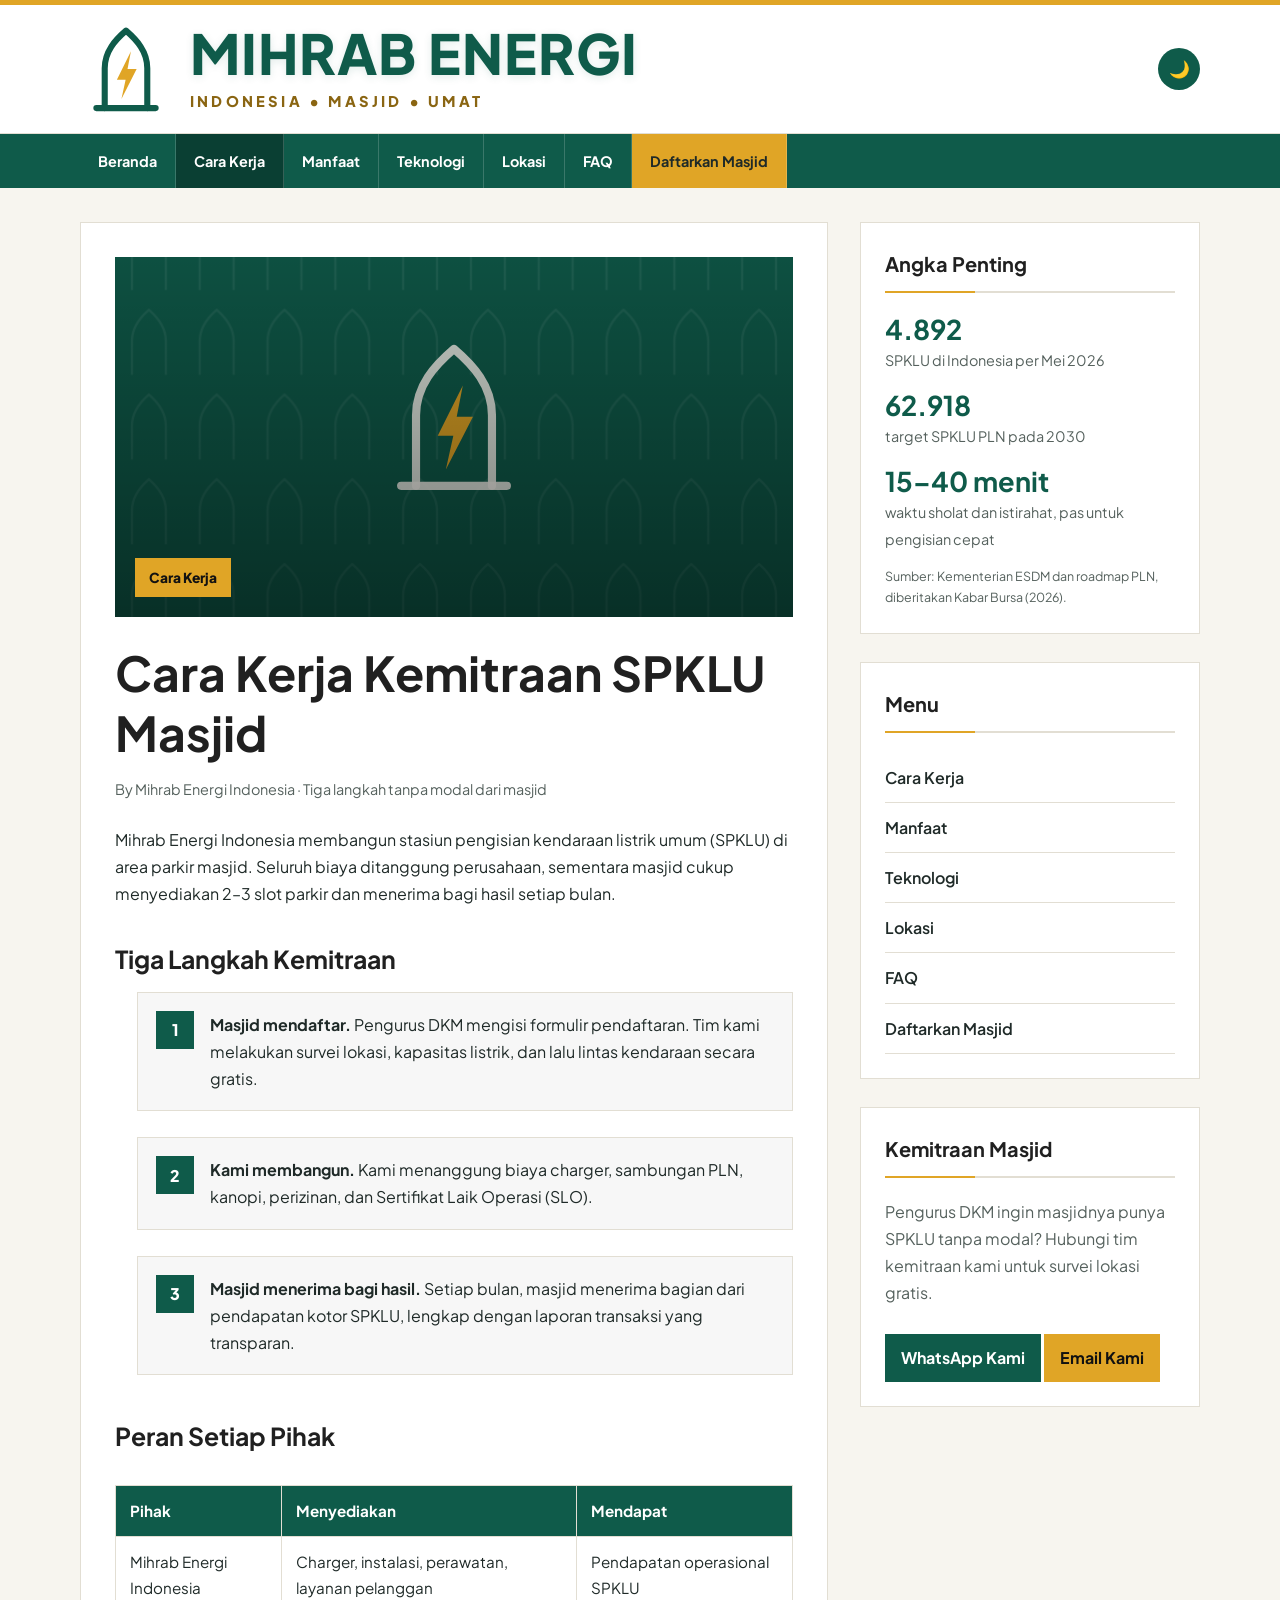
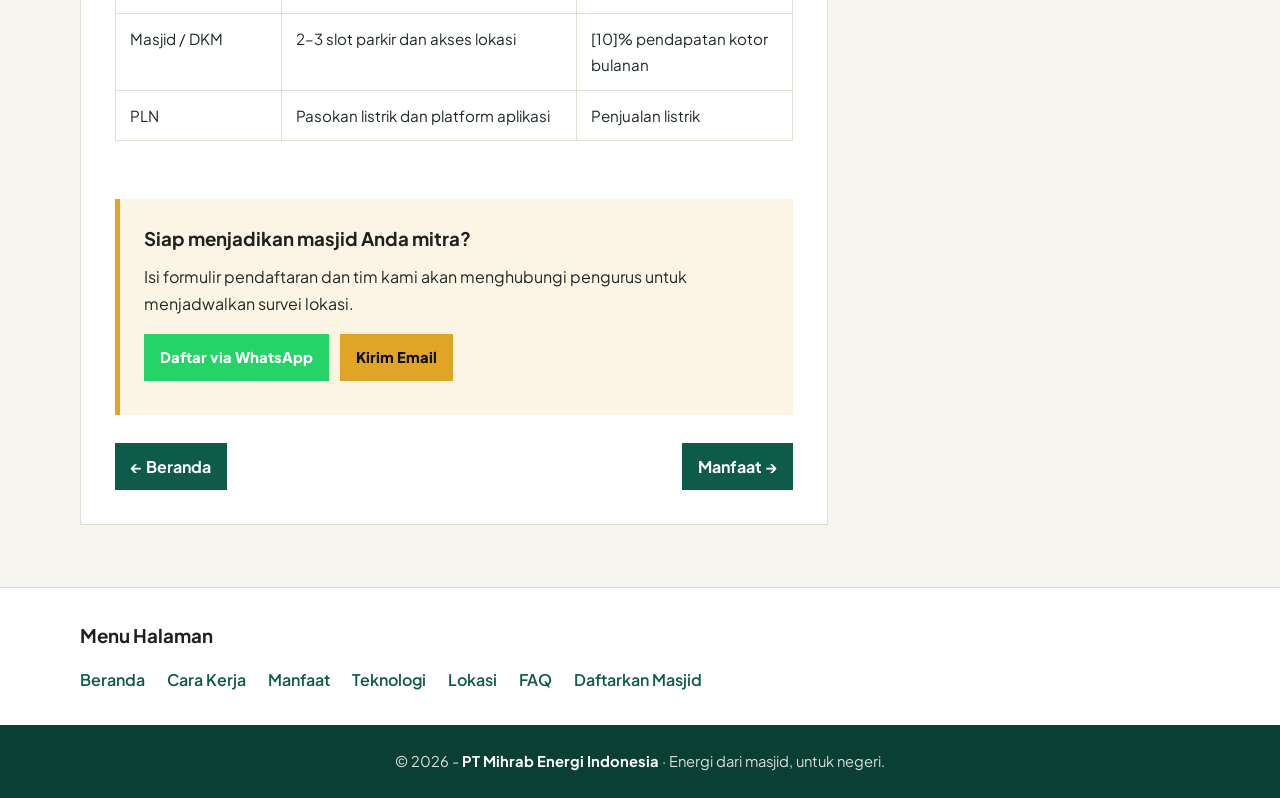
==== cara-kerja.html @ 07571c56 "Add files via upload" ====
<!DOCTYPE html>
<html lang="id">
<head>
  <meta charset="UTF-8" />
  <meta name="viewport" content="width=device-width, initial-scale=1.0" />
  <title>Cara Kerja Kemitraan SPKLU Masjid | Mihrab Energi Indonesia</title>
  <meta name="description" content="Mihrab Energi Indonesia membangun SPKLU di masjid-masjid Pulau Jawa. Masjid mendapat bagi hasil tanpa modal, pengguna kendaraan listrik mendapat tempat singgah yang nyaman." />
  <link rel="icon" href="logo.svg" type="image/svg+xml" />
  <link rel="stylesheet" href="style.css" />
  <link rel="preconnect" href="https://fonts.googleapis.com">
  <link rel="preconnect" href="https://fonts.gstatic.com" crossorigin>
  <link href="https://fonts.googleapis.com/css2?family=Plus+Jakarta+Sans:wght@400;500;600;700;800&display=swap" rel="stylesheet">
</head>
<body>

  <!-- Top Header -->
  <header class="site-header">
    <div class="container header-wrapper">

      <a href="index.html" class="brand" aria-label="Mihrab Energi Indonesia">
        <div class="brand-logo">
          <img src="logo.svg" alt="Logo Mihrab Energi Indonesia">
        </div>

        <div class="brand-text">
          <h1>Mihrab Energi</h1>
          <p>Indonesia • Masjid • Umat</p>
        </div>
      </a>

      <div class="header-actions">
        <button class="theme-toggle" id="themeToggle" type="button" aria-label="Ubah mode tampilan">
          🌙
        </button>

        <button class="menu-toggle" id="menuToggle" type="button" aria-label="Buka menu navigasi">
          ☰
        </button>
      </div>

    </div>
  </header>

  <!-- Navigation -->
  <nav class="main-nav" id="mainNav">
    <div class="container nav-wrapper">
      <a href="index.html">Beranda</a>
      <a href="cara-kerja.html" aria-current="page">Cara Kerja</a>
      <a href="manfaat.html">Manfaat</a>
      <a href="teknologi.html">Teknologi</a>
      <a href="lokasi.html">Lokasi</a>
      <a href="faq.html">FAQ</a>
      <a href="daftar.html" class="nav-cta">Daftarkan Masjid</a>
    </div>
  </nav>

  <main class="container main-layout">
    <section class="content-area">
      <article class="article-page">
        <div class="article-hero-image article-img-gmp">
          <span>Cara Kerja</span>
        </div>

        <h1>Cara Kerja Kemitraan SPKLU Masjid</h1>
        <div class="article-meta">By Mihrab Energi Indonesia · Tiga langkah tanpa modal dari masjid</div>

        <p>
          Mihrab Energi Indonesia membangun stasiun pengisian kendaraan listrik umum (SPKLU)
          di area parkir masjid. Seluruh biaya ditanggung perusahaan, sementara masjid cukup
          menyediakan 2–3 slot parkir dan menerima bagi hasil setiap bulan.
        </p>

        <h2>Tiga Langkah Kemitraan</h2>
        <ol class="step-list">
          <li><strong>Masjid mendaftar.</strong> Pengurus DKM mengisi formulir pendaftaran. Tim kami melakukan survei lokasi, kapasitas listrik, dan lalu lintas kendaraan secara gratis.</li>
          <li><strong>Kami membangun.</strong> Kami menanggung biaya charger, sambungan PLN, kanopi, perizinan, dan Sertifikat Laik Operasi (SLO).</li>
          <li><strong>Masjid menerima bagi hasil.</strong> Setiap bulan, masjid menerima bagian dari pendapatan kotor SPKLU, lengkap dengan laporan transaksi yang transparan.</li>
        </ol>

        <h2>Peran Setiap Pihak</h2>
        <div class="table-scroll">
          <table class="spec-table">
            <thead><tr><th>Pihak</th><th>Menyediakan</th><th>Mendapat</th></tr></thead>
            <tbody>
              <tr><td>Mihrab Energi Indonesia</td><td>Charger, instalasi, perawatan, layanan pelanggan</td><td>Pendapatan operasional SPKLU</td></tr>
              <tr><td>Masjid / DKM</td><td>2–3 slot parkir dan akses lokasi</td><td>[10]% pendapatan kotor bulanan</td></tr>
              <tr><td>PLN</td><td>Pasokan listrik dan platform aplikasi</td><td>Penjualan listrik</td></tr>
            </tbody>
          </table>
        </div>

      <div class="article-cta">
        <h3>Siap menjadikan masjid Anda mitra?</h3>
        <p>Isi formulir pendaftaran dan tim kami akan menghubungi pengurus untuk menjadwalkan survei lokasi.</p>
        <a class="whatsapp-button" href="https://wa.me/62XXXXXXXXXX?text=Assalamu%27alaikum%2C%20saya%20ingin%20mendaftarkan%20masjid%20untuk%20kemitraan%20SPKLU." target="_blank" rel="noopener">Daftar via WhatsApp</a>
        <a class="email-button" href="mailto:info@mihrabenergi.id?subject=Kemitraan%20SPKLU%20Masjid">Kirim Email</a>
      </div>


        <div class="article-nav">
          <a href="index.html">← Beranda</a>
          <a href="manfaat.html">Manfaat →</a>
        </div>
      </article>
    </section>

    <!-- Sidebar -->
    <aside class="sidebar">

      <section class="widget">
        <h3 class="widget-title">Angka Penting</h3>
        <ul class="stat-list">
          <li><strong>4.892</strong><span>SPKLU di Indonesia per Mei 2026</span></li>
          <li><strong>62.918</strong><span>target SPKLU PLN pada 2030</span></li>
          <li><strong>15–40 menit</strong><span>waktu sholat dan istirahat, pas untuk pengisian cepat</span></li>
        </ul>
        <p class="stat-source">Sumber: Kementerian ESDM dan roadmap PLN, diberitakan Kabar Bursa (2026).</p>
      </section>

      <section class="widget">
        <h3 class="widget-title">Menu</h3>
        <ul class="category-list">
          <li><a href="cara-kerja.html">Cara Kerja</a></li>
          <li><a href="manfaat.html">Manfaat</a></li>
          <li><a href="teknologi.html">Teknologi</a></li>
          <li><a href="lokasi.html">Lokasi</a></li>
          <li><a href="faq.html">FAQ</a></li>
          <li><a href="daftar.html">Daftarkan Masjid</a></li>
        </ul>
      </section>

      <section class="widget contact-widget">
        <h3 class="widget-title">Kemitraan Masjid</h3>
        <p>
          Pengurus DKM ingin masjidnya punya SPKLU tanpa modal? Hubungi tim kemitraan kami
          untuk survei lokasi gratis.
        </p>

        <a href="https://wa.me/62XXXXXXXXXX?text=Assalamu%27alaikum%20Mihrab%20Energi%20Indonesia%2C%20saya%20ingin%20bertanya%20tentang%20kemitraan%20SPKLU%20masjid." class="contact-button" target="_blank" rel="noopener">
          WhatsApp Kami
        </a>

        <a href="mailto:info@mihrabenergi.id?subject=Kemitraan%20SPKLU%20Masjid" class="contact-button email-small-button">
          Email Kami
        </a>
      </section>

    </aside>

  </main>

  <!-- Static Pages Menu -->
  <section class="static-menu">
    <div class="container">
      <h3>Menu Halaman</h3>

      <ul>
        <li><a href="index.html">Beranda</a></li>
        <li><a href="cara-kerja.html">Cara Kerja</a></li>
        <li><a href="manfaat.html">Manfaat</a></li>
        <li><a href="teknologi.html">Teknologi</a></li>
        <li><a href="lokasi.html">Lokasi</a></li>
        <li><a href="faq.html">FAQ</a></li>
        <li><a href="daftar.html">Daftarkan Masjid</a></li>
      </ul>
    </div>
  </section>

  <!-- Footer -->
  <footer class="site-footer">
    <p>© 2026 - <a href="index.html">PT Mihrab Energi Indonesia</a> · Energi dari masjid, untuk negeri.</p>
  </footer>

  <button class="back-to-top" id="backToTop" type="button" aria-label="Kembali ke atas">↑</button>

  <script src="script.js"></script>
</body>
</html>
---- style.css ----
:root {
  --primary: #0F5B4A;
  --primary-dark: #0A3F33;
  --accent: #E0A526;
  --gold-light: #ffe08a;
  --gold-dark: #8A6512;
  --orange: #8A6512;
  --text: #1F2A28;
  --muted: #55615D;
  --light: #f7f7f7;
  --border: #E2DED3;
  --white: #ffffff;
  --dark: #202020;
  --black: #111111;
  --body-bg: #F7F5EF;
  --card-bg: #ffffff;
  --header-bg: #ffffff;
  --footer-bg: #0A3F33;
}

body.dark-mode {
  --primary: #2E9C7F;
  --primary-dark: #1F7A62;
  --accent: #F2C94C;
  --gold-light: #ffe9a8;
  --gold-dark: #b88316;
  --orange: #F2C94C;
  --text: #e5e7eb;
  --muted: #a1a1aa;
  --light: #16302A;
  --border: #24423A;
  --white: #10211C;
  --dark: #f8fafc;
  --black: #f9fafb;
  --body-bg: #0B1714;
  --card-bg: #10211C;
  --header-bg: #0A1A16;
  --footer-bg: #06110E;
}

* {
  margin: 0;
  padding: 0;
  box-sizing: border-box;
}

html {
  scroll-behavior: smooth;
}

body {
  background: var(--body-bg);
  color: var(--text);
  font-family: "Plus Jakarta Sans", Arial, sans-serif;
  line-height: 1.7;
  transition: background 0.3s ease, color 0.3s ease;
}

a {
  color: inherit;
  text-decoration: none;
}

a:hover {
  color: var(--primary);
}

.container {
  width: min(1120px, 94%);
  margin: auto;
}

/* Header */
.site-header {
  background: var(--header-bg);
  border-top: 5px solid var(--accent);
  border-bottom: 1px solid var(--border);
  transition: background 0.3s ease, border-color 0.3s ease;
}

.header-wrapper {
  min-height: 128px;
  display: flex;
  align-items: center;
  justify-content: space-between;
  gap: 24px;
}

.brand {
  display: flex;
  align-items: center;
  gap: 18px;
  min-width: 0;
}

.brand:hover {
  color: inherit;
}

.brand-logo {
  flex: 0 0 auto;
  width: 92px;
  height: 92px;
  display: flex;
  align-items: center;
  justify-content: center;
}

.brand-logo img {
  width: 92px;
  height: 92px;
  object-fit: contain;
  display: block;
}

.brand-text {
  min-width: 0;
}

.brand-text h1 {
  font-family: "Plus Jakarta Sans", Arial, sans-serif;
  font-size: clamp(2rem, 4.5vw, 3.45rem);
  font-weight: 900;
  line-height: 1.05;
  letter-spacing: -0.8px;
  color: var(--accent);
  text-transform: uppercase;
  text-shadow: 0 2px 8px rgba(15, 91, 74, 0.12);
}

.brand-text p {
  margin-top: 8px;
  color: var(--orange);
  font-size: clamp(0.78rem, 1.15vw, 0.96rem);
  font-weight: 800;
  letter-spacing: 3.2px;
  text-transform: uppercase;
}

.header-actions {
  display: flex;
  align-items: center;
  gap: 10px;
  flex: 0 0 auto;
}

.theme-toggle,
.menu-toggle {
  border: none;
  color: var(--white);
  background: var(--primary);
  cursor: pointer;
  transition: 0.25s ease;
}

.theme-toggle {
  width: 42px;
  height: 42px;
  border-radius: 50%;
  font-size: 1.05rem;
}

.theme-toggle:hover,
.menu-toggle:hover {
  background: var(--primary-dark);
}

.menu-toggle {
  display: none;
  padding: 8px 13px;
  font-size: 1.3rem;
}

/* Navigation */
.main-nav {
  background: var(--primary);
  color: #ffffff;
  transition: background 0.3s ease;
}

.nav-wrapper {
  display: flex;
  align-items: center;
  gap: 0;
  overflow-x: auto;
}

.nav-wrapper a {
  display: block;
  padding: 15px 18px;
  font-weight: 700;
  font-size: 0.9rem;
  white-space: nowrap;
  border-right: 1px solid rgba(255, 255, 255, 0.18);
}

.nav-wrapper a:hover {
  background: var(--primary-dark);
  color: #ffffff;
}

/* Layout */
.main-layout {
  display: grid;
  grid-template-columns: minmax(0, 2fr) 340px;
  gap: 32px;
  padding: 34px 0;
}

.content-area,
.sidebar {
  min-width: 0;
}

/* Section Title */
.section-title,
.widget-title {
  position: relative;
  font-size: 1.25rem;
  color: var(--dark);
  margin-bottom: 20px;
  padding-bottom: 10px;
  border-bottom: 2px solid var(--border);
}

.section-title::after,
.widget-title::after {
  content: "";
  position: absolute;
  left: 0;
  bottom: -2px;
  width: 90px;
  height: 2px;
  background: var(--accent);
}

/* Cards */
.featured-post,
.latest-posts,
.widget {
  background: var(--card-bg);
  border: 1px solid var(--border);
  padding: 24px;
  margin-bottom: 28px;
  transition: background 0.3s ease, border-color 0.3s ease;
}

.featured-card {
  display: grid;
  grid-template-columns: 1fr;
  gap: 20px;
}

.post-image {
  min-height: 280px;
  background:
    linear-gradient(rgba(15, 91, 74, 0.25), rgba(15, 91, 74, 0.55)),
    url("pattern.svg");
  background-size: cover;
  background-position: center;
  position: relative;
}

.post-image span {
  position: absolute;
  left: 18px;
  bottom: 18px;
  background: var(--primary);
  color: #ffffff;
  padding: 6px 12px;
  font-size: 0.82rem;
  font-weight: 700;
}

.featured-card h1 {
  font-family: "Plus Jakarta Sans", Arial, sans-serif;
  color: var(--dark);
  font-size: clamp(1.8rem, 3vw, 2.7rem);
  line-height: 1.25;
  margin-bottom: 12px;
}

.featured-card p {
  color: var(--muted);
  margin-bottom: 14px;
}

.read-more {
  color: var(--primary);
  font-weight: 700;
}

/* Posts */
.post-card {
  padding: 24px 0;
  border-bottom: 1px solid var(--border);
}

.post-card:last-child {
  border-bottom: none;
}

.category {
  display: inline-block;
  background: var(--primary);
  color: #ffffff;
  padding: 5px 11px;
  font-size: 0.78rem;
  font-weight: 700;
  margin-bottom: 13px;
}

.post-row {
  display: grid;
  grid-template-columns: 220px minmax(0, 1fr);
  gap: 20px;
}

.post-thumb {
  min-height: 145px;
  background-size: cover;
  background-position: center;
}

/* Foto artikel GMP */
.thumb-1 {
  background-image:
    linear-gradient(rgba(15, 91, 74, 0.10), rgba(15, 91, 74, 0.28)),
    url("pattern.svg");
}

.thumb-2 {
  background-image: url("pattern.svg");
}

.thumb-3 {
  background-image: url("pattern.svg");
}

.thumb-4 {
  background-image: url("pattern.svg");
}

.thumb-5 {
  background-image: url("pattern.svg");
}

.post-detail h2 {
  font-family: "Plus Jakarta Sans", Arial, sans-serif;
  color: var(--dark);
  font-size: 1.45rem;
  line-height: 1.35;
  margin-bottom: 9px;
}

.post-detail p {
  color: var(--muted);
  margin-bottom: 10px;
}

.post-meta {
  font-size: 0.84rem;
  color: var(--muted);
}

/* Older posts */
.older-posts {
  margin-top: 24px;
}

.older-posts a {
  display: inline-block;
  background: var(--primary);
  color: #ffffff;
  padding: 9px 16px;
  font-weight: 700;
}

.older-posts a:hover {
  background: var(--primary-dark);
  color: #ffffff;
}

/* MBG Snapshot */
.mbg-snapshot {
  background: var(--card-bg);
  border: 1px solid var(--border);
  margin-bottom: 28px;
  display: grid;
  grid-template-columns: 280px minmax(0, 1fr);
  overflow: hidden;
  transition: background 0.3s ease, border-color 0.3s ease;
}

.mbg-snapshot-image {
  min-height: 250px;
  background:
    linear-gradient(rgba(15, 91, 74, 0.25), rgba(15, 91, 74, 0.68)),
    url("pattern.svg");
  background-size: cover;
  background-position: center;
  position: relative;
}

.mbg-snapshot-image span {
  position: absolute;
  left: 18px;
  bottom: 18px;
  background: var(--accent);
  color: #111111;
  padding: 7px 13px;
  font-size: 0.8rem;
  font-weight: 800;
}

.mbg-snapshot-content {
  padding: 24px;
}

.mbg-snapshot-content h2 {
  font-family: "Plus Jakarta Sans", Arial, sans-serif;
  color: var(--dark);
  font-size: clamp(1.45rem, 2.4vw, 2rem);
  line-height: 1.32;
  margin-bottom: 12px;
}

.mbg-snapshot-content p {
  color: var(--muted);
  margin-bottom: 14px;
}

/* Article Detail Page */
.article-page {
  background: var(--card-bg);
  border: 1px solid var(--border);
  padding: 34px;
  margin-bottom: 28px;
}

.article-hero-image {
  min-height: 360px;
  background-size: cover;
  background-position: center;
  margin-bottom: 26px;
  position: relative;
}

.article-hero-image span {
  position: absolute;
  left: 20px;
  bottom: 20px;
  background: var(--accent);
  color: #111111;
  padding: 8px 14px;
  font-weight: 800;
  font-size: 0.86rem;
}

.article-page h1 {
  font-family: "Plus Jakarta Sans", Arial, sans-serif;
  color: var(--dark);
  font-size: clamp(2rem, 4vw, 3rem);
  line-height: 1.25;
  margin-bottom: 14px;
}

.article-meta {
  color: var(--muted);
  font-size: 0.9rem;
  margin-bottom: 24px;
}

.article-page h2 {
  font-family: "Plus Jakarta Sans", Arial, sans-serif;
  color: var(--dark);
  font-size: 1.55rem;
  margin: 30px 0 12px;
}

.article-page p {
  margin-bottom: 16px;
  color: var(--text);
}

.article-page ul,
.article-page ol {
  margin: 12px 0 20px 22px;
}

.article-page li {
  margin-bottom: 10px;
}

.article-cta {
  margin-top: 32px;
  padding: 24px;
  background: rgba(224, 165, 38, 0.12);
  border-left: 5px solid var(--accent);
}

.article-cta h3 {
  color: var(--dark);
  margin-bottom: 8px;
}

.article-nav {
  display: flex;
  justify-content: space-between;
  gap: 14px;
  margin-top: 28px;
  flex-wrap: wrap;
}

.article-nav a {
  display: inline-block;
  background: var(--primary);
  color: #ffffff;
  padding: 10px 16px;
  font-weight: 700;
}

.article-nav a:hover {
  background: var(--primary-dark);
  color: #ffffff;
}

/* Article Image Variants */
.article-img-audit {
  background-image:
    linear-gradient(rgba(0,0,0,0.08), rgba(0,0,0,0.45)),
    url("pattern.svg");
}

.article-img-gmp {
  background-image:
    linear-gradient(rgba(0, 0, 0, 0.12), rgba(0, 0, 0, 0.48)),
    url("pattern.svg");
}

.article-img-sop {
  background-image:
    linear-gradient(rgba(0,0,0,0.08), rgba(0,0,0,0.45)),
    url("pattern.svg");
}

.article-img-training {
  background-image:
    linear-gradient(rgba(0,0,0,0.08), rgba(0,0,0,0.45)),
    url("pattern.svg");
}

.article-img-mbg {
  background-image:
    linear-gradient(rgba(0,0,0,0.08), rgba(0,0,0,0.45)),
    url("pattern.svg");
}

@media (max-width: 720px) {
  .mbg-snapshot {
    grid-template-columns: 1fr;
  }

  .mbg-snapshot-image {
    min-height: 220px;
  }

  .article-page {
    padding: 24px;
  }

  .article-hero-image {
    min-height: 240px;
  }
}
/* Sidebar */
.popular-post {
  display: grid;
  grid-template-columns: 85px minmax(0, 1fr);
  gap: 13px;
  padding: 14px 0;
  border-bottom: 1px solid var(--border);
}

.popular-post:last-child {
  border-bottom: none;
}

.popular-thumb {
  min-height: 70px;
  background-size: cover;
  background-position: center;
}

.pop-1 {
  background-image: url("pattern.svg");
}

.pop-2 {
  background-image: url("pattern.svg");
}

.pop-3 {
  background-image: url("pattern.svg");
}

.pop-4 {
  background-image: url("pattern.svg");
}

.popular-post h4 {
  color: var(--dark);
  line-height: 1.35;
  font-size: 0.95rem;
  margin-bottom: 4px;
}

.popular-post p {
  color: var(--muted);
  font-size: 0.82rem;
  line-height: 1.5;
}

.category-list {
  list-style: none;
}

.category-list li {
  border-bottom: 1px solid var(--border);
}

.category-list a {
  display: block;
  padding: 11px 0;
  font-weight: 600;
  color: var(--text);
}

.category-list a:hover {
  color: var(--primary);
  padding-left: 6px;
}

.contact-widget p {
  color: var(--muted);
  margin-bottom: 18px;
}

.contact-button {
  display: inline-block;
  background: var(--primary);
  color: #ffffff;
  padding: 10px 16px;
  font-weight: 700;
}

.contact-button:hover {
  background: var(--primary-dark);
  color: #ffffff;
}

/* Static Menu */
.static-menu {
  background: var(--card-bg);
  border-top: 1px solid var(--border);
  padding: 32px 0;
  transition: background 0.3s ease, border-color 0.3s ease;
}

.static-menu h3 {
  color: var(--dark);
  margin-bottom: 14px;
}

.static-menu ul {
  display: flex;
  flex-wrap: wrap;
  gap: 14px 22px;
  list-style: none;
}

.static-menu a {
  color: var(--primary);
  font-weight: 600;
}

/* Footer */
.site-footer {
  background: var(--footer-bg);
  color: #dddddd;
  text-align: center;
  padding: 24px;
  font-size: 0.92rem;
  transition: background 0.3s ease;
}

.site-footer a {
  color: #ffffff;
  font-weight: 700;
}

/* Back to top */
.back-to-top {
  position: fixed;
  right: 22px;
  bottom: 22px;
  width: 43px;
  height: 43px;
  border: none;
  background: var(--primary);
  color: #ffffff;
  font-size: 1.2rem;
  cursor: pointer;
  display: none;
}

.back-to-top.show {
  display: block;
}

/* Responsive */
@media (max-width: 950px) {
  .main-layout {
    grid-template-columns: 1fr;
  }

  .sidebar {
    order: 2;
  }

  .brand-text h1 {
    font-size: clamp(1.8rem, 6vw, 3rem);
  }
}

@media (max-width: 720px) {
  .header-wrapper {
    min-height: 96px;
  }

  .brand {
    gap: 12px;
  }

  .brand-logo,
  .brand-logo img {
    width: 64px;
    height: 64px;
  }

  .brand-text h1 {
    font-size: clamp(1.25rem, 5.8vw, 1.85rem);
    letter-spacing: -0.4px;
  }

  .brand-text p {
    margin-top: 4px;
    font-size: 0.62rem;
    letter-spacing: 1.8px;
  }

  .menu-toggle {
    display: block;
  }

  .main-nav {
    display: none;
  }

  .main-nav.active {
    display: block;
  }

  .nav-wrapper {
    flex-direction: column;
    align-items: stretch;
  }

  .nav-wrapper a {
    border-right: none;
    border-bottom: 1px solid rgba(255, 255, 255, 0.18);
  }

  .post-row {
    grid-template-columns: 1fr;
  }

  .post-thumb {
    min-height: 210px;
  }
}

@media (max-width: 480px) {
  .header-wrapper {
    gap: 10px;
  }

  .brand {
    gap: 10px;
  }

  .brand-logo,
  .brand-logo img {
    width: 54px;
    height: 54px;
  }

  .brand-text h1 {
    font-size: 1.1rem;
    line-height: 1.08;
  }

  .brand-text p {
    font-size: 0.52rem;
    letter-spacing: 1.1px;
  }

  .theme-toggle {
    width: 36px;
    height: 36px;
    font-size: 0.9rem;
  }

  .menu-toggle {
    padding: 7px 10px;
    font-size: 1.1rem;
  }
}
/* Interaction Section */
.interaction-section,
.article-interaction {
  background: var(--card-bg);
  border: 1px solid var(--border);
  padding: 28px;
  margin: 28px 0;
  transition: background 0.3s ease, border-color 0.3s ease;
}

.interaction-grid {
  display: grid;
  grid-template-columns: minmax(0, 1.25fr) minmax(280px, 0.75fr);
  gap: 24px;
}

.comment-form,
.contact-box {
  background: rgba(212, 175, 55, 0.06);
  border: 1px solid var(--border);
  padding: 24px;
}

.comment-form h3,
.contact-box h3,
.comment-list h3,
.article-interaction h2 {
  color: var(--dark);
  margin-bottom: 10px;
}

.comment-form p,
.contact-box p,
.article-interaction p {
  color: var(--muted);
  margin-bottom: 18px;
}

.form-group {
  margin-bottom: 16px;
}

.form-group label {
  display: block;
  color: var(--dark);
  font-weight: 700;
  margin-bottom: 7px;
}

.form-group input,
.form-group textarea {
  width: 100%;
  border: 1px solid var(--border);
  background: var(--card-bg);
  color: var(--text);
  padding: 12px 14px;
  font-family: "Plus Jakarta Sans", Arial, sans-serif;
  font-size: 0.95rem;
  outline: none;
}

.form-group input:focus,
.form-group textarea:focus {
  border-color: var(--accent);
  box-shadow: 0 0 0 3px rgba(212, 175, 55, 0.14);
}

.submit-button,
.whatsapp-button,
.email-button {
  display: inline-block;
  border: none;
  padding: 11px 16px;
  font-weight: 800;
  cursor: pointer;
  text-align: center;
  font-family: "Plus Jakarta Sans", Arial, sans-serif;
  font-size: 0.92rem;
}

.submit-button {
  background: var(--primary);
  color: #ffffff;
}

.submit-button:hover {
  background: var(--primary-dark);
}

.whatsapp-button {
  background: #25d366;
  color: #ffffff;
  margin-right: 8px;
  margin-bottom: 10px;
}

.whatsapp-button:hover {
  background: #1ebe5d;
  color: #ffffff;
}

.email-button {
  background: var(--accent);
  color: #111111;
  margin-bottom: 10px;
}

.email-button:hover {
  background: var(--gold-dark);
  color: #ffffff;
}

.contact-detail {
  margin-top: 18px;
  padding-top: 16px;
  border-top: 1px solid var(--border);
}

.contact-detail p {
  margin-bottom: 6px;
  color: var(--text);
}

.form-note {
  margin-top: 12px;
  font-weight: 700;
  color: var(--primary);
}

.comment-list {
  margin-top: 24px;
  padding: 22px;
  background: var(--card-bg);
  border: 1px solid var(--border);
}

.empty-comment {
  color: var(--muted);
  margin-bottom: 0;
}

.comment-item {
  padding: 16px 0;
  border-bottom: 1px solid var(--border);
}

.comment-item:last-child {
  border-bottom: none;
}

.comment-item strong {
  display: block;
  color: var(--dark);
  margin-bottom: 4px;
}

.comment-item small {
  display: block;
  color: var(--muted);
  margin-bottom: 8px;
}

.comment-item p {
  color: var(--text);
  margin-bottom: 0;
}

.article-contact-actions {
  margin: 18px 0;
  display: flex;
  flex-wrap: wrap;
  gap: 8px;
}

.email-small-button {
  margin-top: 10px;
  background: var(--accent);
  color: #111111;
}

.email-small-button:hover {
  background: var(--gold-dark);
  color: #ffffff;
}

@media (max-width: 720px) {
  .interaction-grid {
    grid-template-columns: 1fr;
  }

  .comment-form,
  .contact-box,
  .interaction-section,
  .article-interaction {
    padding: 20px;
  }

  .submit-button,
  .whatsapp-button,
  .email-button {
    width: 100%;
    margin-right: 0;
  }
}

/* ===== Mihrab Energi Indonesia — tambahan ===== */
.brand-text h1 {
  color: var(--primary);
  letter-spacing: 1px;
}

body.dark-mode .brand-text h1 {
  color: var(--accent);
}

.brand-logo img {
  width: 76px;
  height: 92px;
}

.nav-wrapper a.nav-cta {
  background: var(--accent);
  color: #1F2A28;
}

.nav-wrapper a.nav-cta:hover {
  background: var(--gold-light);
  color: #1F2A28;
}

.stat-list {
  list-style: none;
  display: grid;
  gap: 16px;
}

.stat-list strong {
  display: block;
  font-size: 1.7rem;
  line-height: 1.2;
  color: var(--primary);
}

.stat-list span {
  font-size: 0.9rem;
  color: var(--muted);
}

.stat-source {
  margin-top: 14px;
  font-size: 0.78rem;
  color: var(--muted);
}

.step-list {
  list-style: none;
  counter-reset: step;
  display: grid;
  gap: 16px;
  margin: 18px 0 24px;
}

.step-list li {
  counter-increment: step;
  position: relative;
  padding: 18px 18px 18px 72px;
  border: 1px solid var(--border);
  background: var(--light);
}

.step-list li::before {
  content: counter(step);
  position: absolute;
  left: 18px;
  top: 18px;
  width: 38px;
  height: 38px;
  display: flex;
  align-items: center;
  justify-content: center;
  background: var(--primary);
  color: #ffffff;
  font-weight: 800;
}

.spec-table {
  width: 100%;
  border-collapse: collapse;
  margin: 16px 0 26px;
  font-size: 0.95rem;
}

.spec-table th,
.spec-table td {
  text-align: left;
  padding: 12px 14px;
  border: 1px solid var(--border);
  vertical-align: top;
}

.spec-table th {
  background: var(--primary);
  color: #ffffff;
}

.table-scroll {
  overflow-x: auto;
}

.faq-item {
  border: 1px solid var(--border);
  background: var(--light);
  padding: 16px 18px;
  margin-bottom: 12px;
}

.faq-item summary {
  font-weight: 700;
  cursor: pointer;
  color: var(--dark);
}

.faq-item p {
  margin-top: 10px;
}

.map-placeholder {
  min-height: 300px;
  border: 2px dashed var(--border);
  background: var(--light);
  display: flex;
  align-items: center;
  justify-content: center;
  text-align: center;
  padding: 24px;
  margin: 16px 0 24px;
  color: var(--muted);
  font-weight: 600;
}

.city-list {
  display: flex;
  flex-wrap: wrap;
  gap: 10px;
  list-style: none;
  margin: 12px 0 24px;
}

.city-list li {
  background: var(--primary);
  color: #ffffff;
  padding: 6px 14px;
  font-weight: 700;
  font-size: 0.88rem;
}

.form-group select {
  width: 100%;
  padding: 12px 14px;
  border: 1px solid var(--border);
  background: var(--card-bg);
  color: var(--text);
  font: inherit;
}

.form-group input {
  width: 100%;
  padding: 12px 14px;
  border: 1px solid var(--border);
  background: var(--card-bg);
  color: var(--text);
  font: inherit;
}

.form-row {
  display: grid;
  grid-template-columns: repeat(2, minmax(0, 1fr));
  gap: 0 16px;
}

@media (max-width: 720px) {
  .form-row {
    grid-template-columns: 1fr;
  }
}

a.post-thumb {
  display: block;
}

.nav-wrapper a[aria-current="page"] {
  background: var(--primary-dark);
}
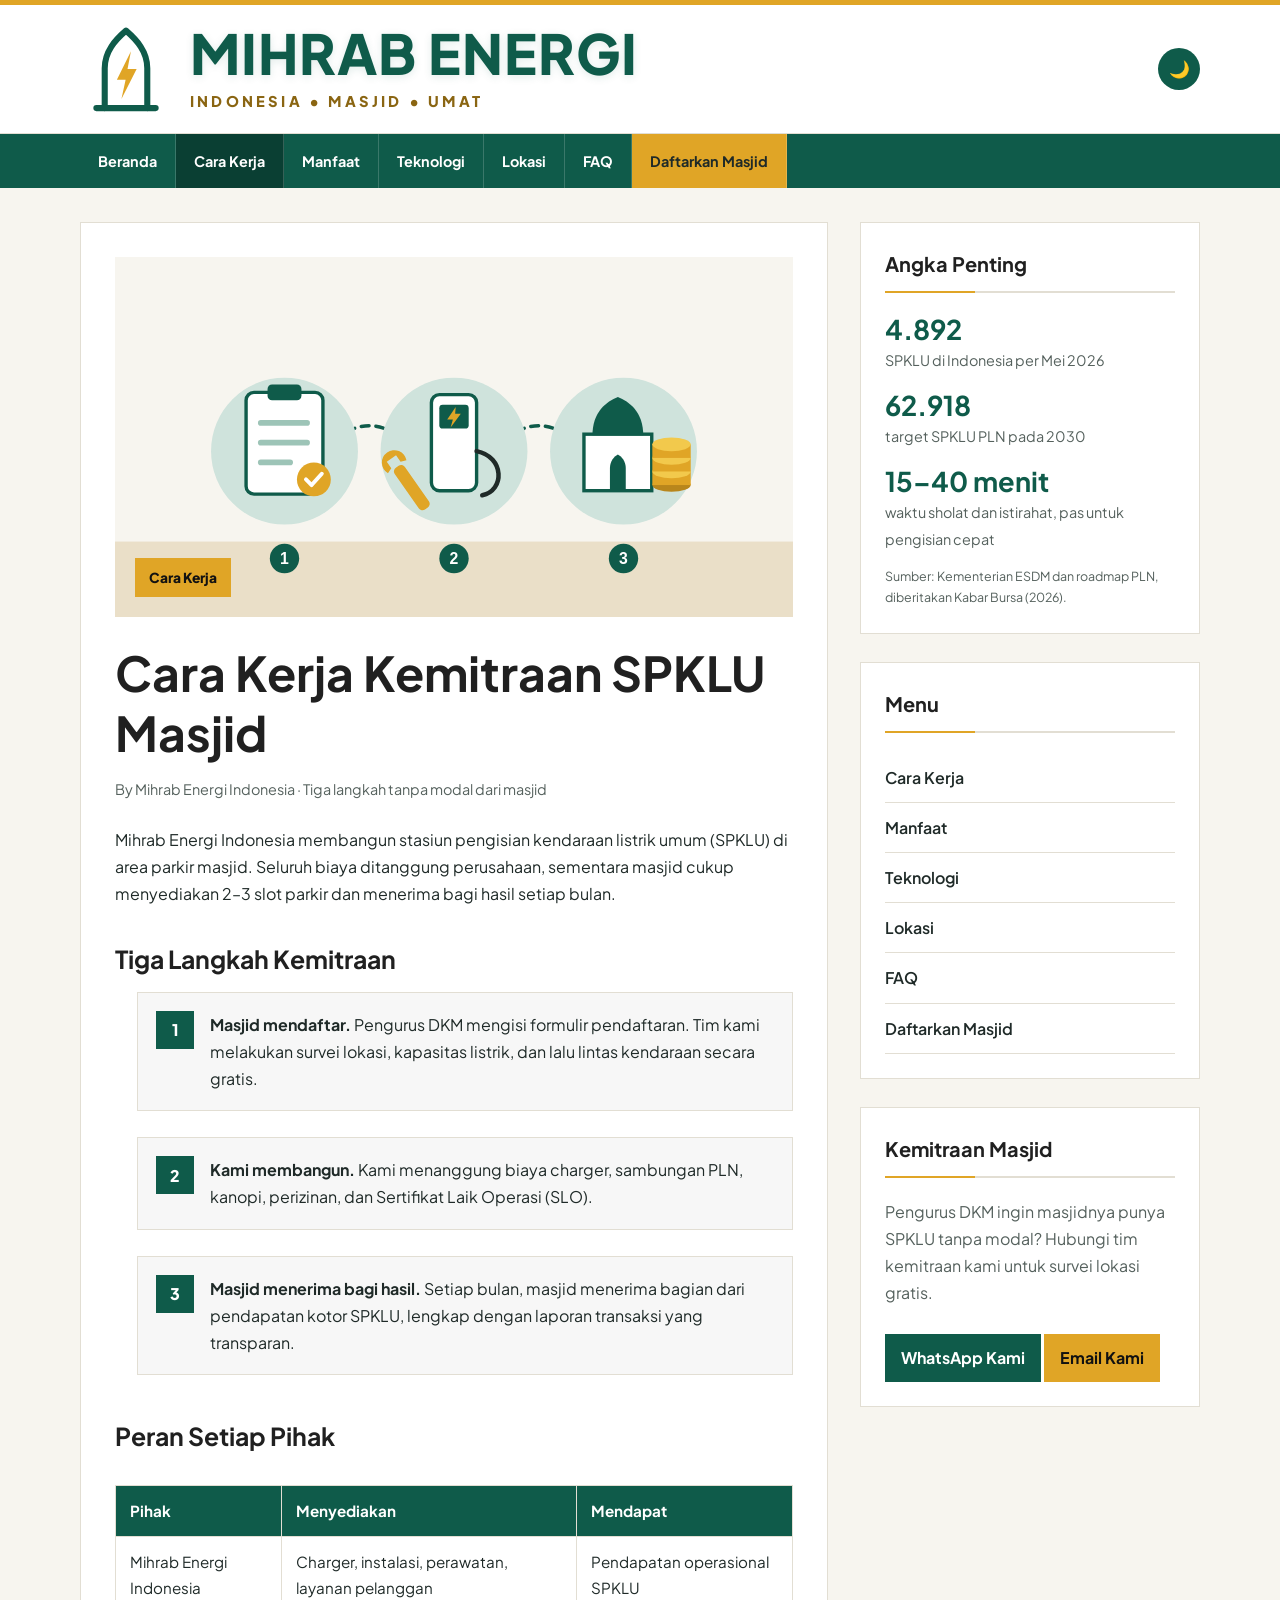
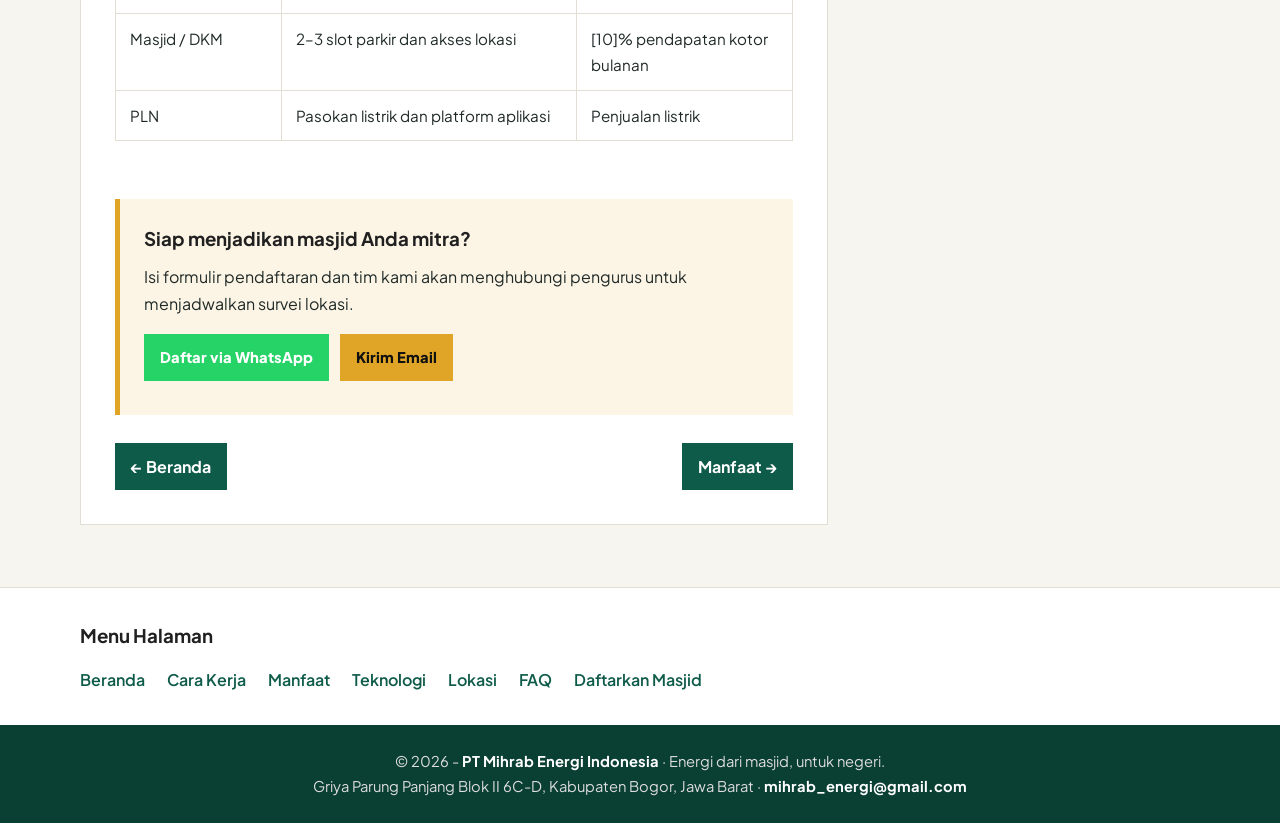
==== commit bd2b12e0: "Add files via upload" ====
--- a/cara-kerja.html
+++ b/cara-kerja.html
@@ -57,7 +57,7 @@
   <main class="container main-layout">
     <section class="content-area">
       <article class="article-page">
-        <div class="article-hero-image article-img-gmp">
+        <div class="article-hero-image article-img-cara-kerja">
           <span>Cara Kerja</span>
         </div>
 
@@ -92,8 +92,8 @@
       <div class="article-cta">
         <h3>Siap menjadikan masjid Anda mitra?</h3>
         <p>Isi formulir pendaftaran dan tim kami akan menghubungi pengurus untuk menjadwalkan survei lokasi.</p>
-        <a class="whatsapp-button" href="https://wa.me/62XXXXXXXXXX?text=Assalamu%27alaikum%2C%20saya%20ingin%20mendaftarkan%20masjid%20untuk%20kemitraan%20SPKLU." target="_blank" rel="noopener">Daftar via WhatsApp</a>
-        <a class="email-button" href="mailto:info@mihrabenergi.id?subject=Kemitraan%20SPKLU%20Masjid">Kirim Email</a>
+        <a class="whatsapp-button" href="https://wa.me/6281211742710?text=Assalamu%27alaikum%2C%20saya%20ingin%20mendaftarkan%20masjid%20untuk%20kemitraan%20SPKLU." target="_blank" rel="noopener">Daftar via WhatsApp</a>
+        <a class="email-button" href="mailto:mihrab_energi@gmail.com?subject=Kemitraan%20SPKLU%20Masjid">Kirim Email</a>
       </div>
 
 
@@ -136,11 +136,11 @@
           untuk survei lokasi gratis.
         </p>
 
-        <a href="https://wa.me/62XXXXXXXXXX?text=Assalamu%27alaikum%20Mihrab%20Energi%20Indonesia%2C%20saya%20ingin%20bertanya%20tentang%20kemitraan%20SPKLU%20masjid." class="contact-button" target="_blank" rel="noopener">
+        <a href="https://wa.me/6281211742710?text=Assalamu%27alaikum%20Mihrab%20Energi%20Indonesia%2C%20saya%20ingin%20bertanya%20tentang%20kemitraan%20SPKLU%20masjid." class="contact-button" target="_blank" rel="noopener">
           WhatsApp Kami
         </a>
 
-        <a href="mailto:info@mihrabenergi.id?subject=Kemitraan%20SPKLU%20Masjid" class="contact-button email-small-button">
+        <a href="mailto:mihrab_energi@gmail.com?subject=Kemitraan%20SPKLU%20Masjid" class="contact-button email-small-button">
           Email Kami
         </a>
       </section>
@@ -169,6 +169,7 @@
   <!-- Footer -->
   <footer class="site-footer">
     <p>© 2026 - <a href="index.html">PT Mihrab Energi Indonesia</a> · Energi dari masjid, untuk negeri.</p>
+    <p>Griya Parung Panjang Blok II 6C-D, Kabupaten Bogor, Jawa Barat · <a href="mailto:mihrab_energi@gmail.com">mihrab_energi@gmail.com</a></p>
   </footer>
 
   <button class="back-to-top" id="backToTop" type="button" aria-label="Kembali ke atas">↑</button>
--- a/style.css
+++ b/style.css
@@ -1219,3 +1219,38 @@
 .nav-wrapper a[aria-current="page"] {
   background: var(--primary-dark);
 }
+
+/* ===== Ilustrasi Mihrab Energi ===== */
+.post-image,
+.mbg-snapshot-image,
+.post-thumb,
+.article-hero-image {
+  background-size: cover;
+  background-position: center;
+  background-repeat: no-repeat;
+}
+
+.post-image {
+  background-image: url("ilustrasi-hero.svg");
+  background-position: center 50%;
+}
+
+.mbg-snapshot-image {
+  background-image:
+    url("ilustrasi-kemitraan.svg");
+}
+
+.thumb-1 { background-image: url("ilustrasi-cara-kerja.svg"); }
+.thumb-2 { background-image: url("ilustrasi-masjid-jalan.svg"); }
+.thumb-3 { background-image: url("ilustrasi-syariah.svg"); }
+.thumb-4 { background-image: url("ilustrasi-teknologi.svg"); }
+.thumb-5 { background-image: url("ilustrasi-lokasi.svg"); }
+
+.article-img-cara-kerja { background-image: url("ilustrasi-cara-kerja.svg"); }
+.article-img-manfaat { background-image: url("ilustrasi-manfaat.svg"); }
+.article-img-teknologi { background-image: url("ilustrasi-teknologi.svg"); }
+.article-img-lokasi { background-image: url("ilustrasi-lokasi.svg"); }
+.article-img-faq { background-image: url("ilustrasi-faq.svg"); }
+.article-img-daftar { background-image: url("ilustrasi-daftar.svg"); }
+.article-img-masjid-jalan { background-image: url("ilustrasi-masjid-jalan.svg"); }
+.article-img-syariah { background-image: url("ilustrasi-syariah.svg"); }
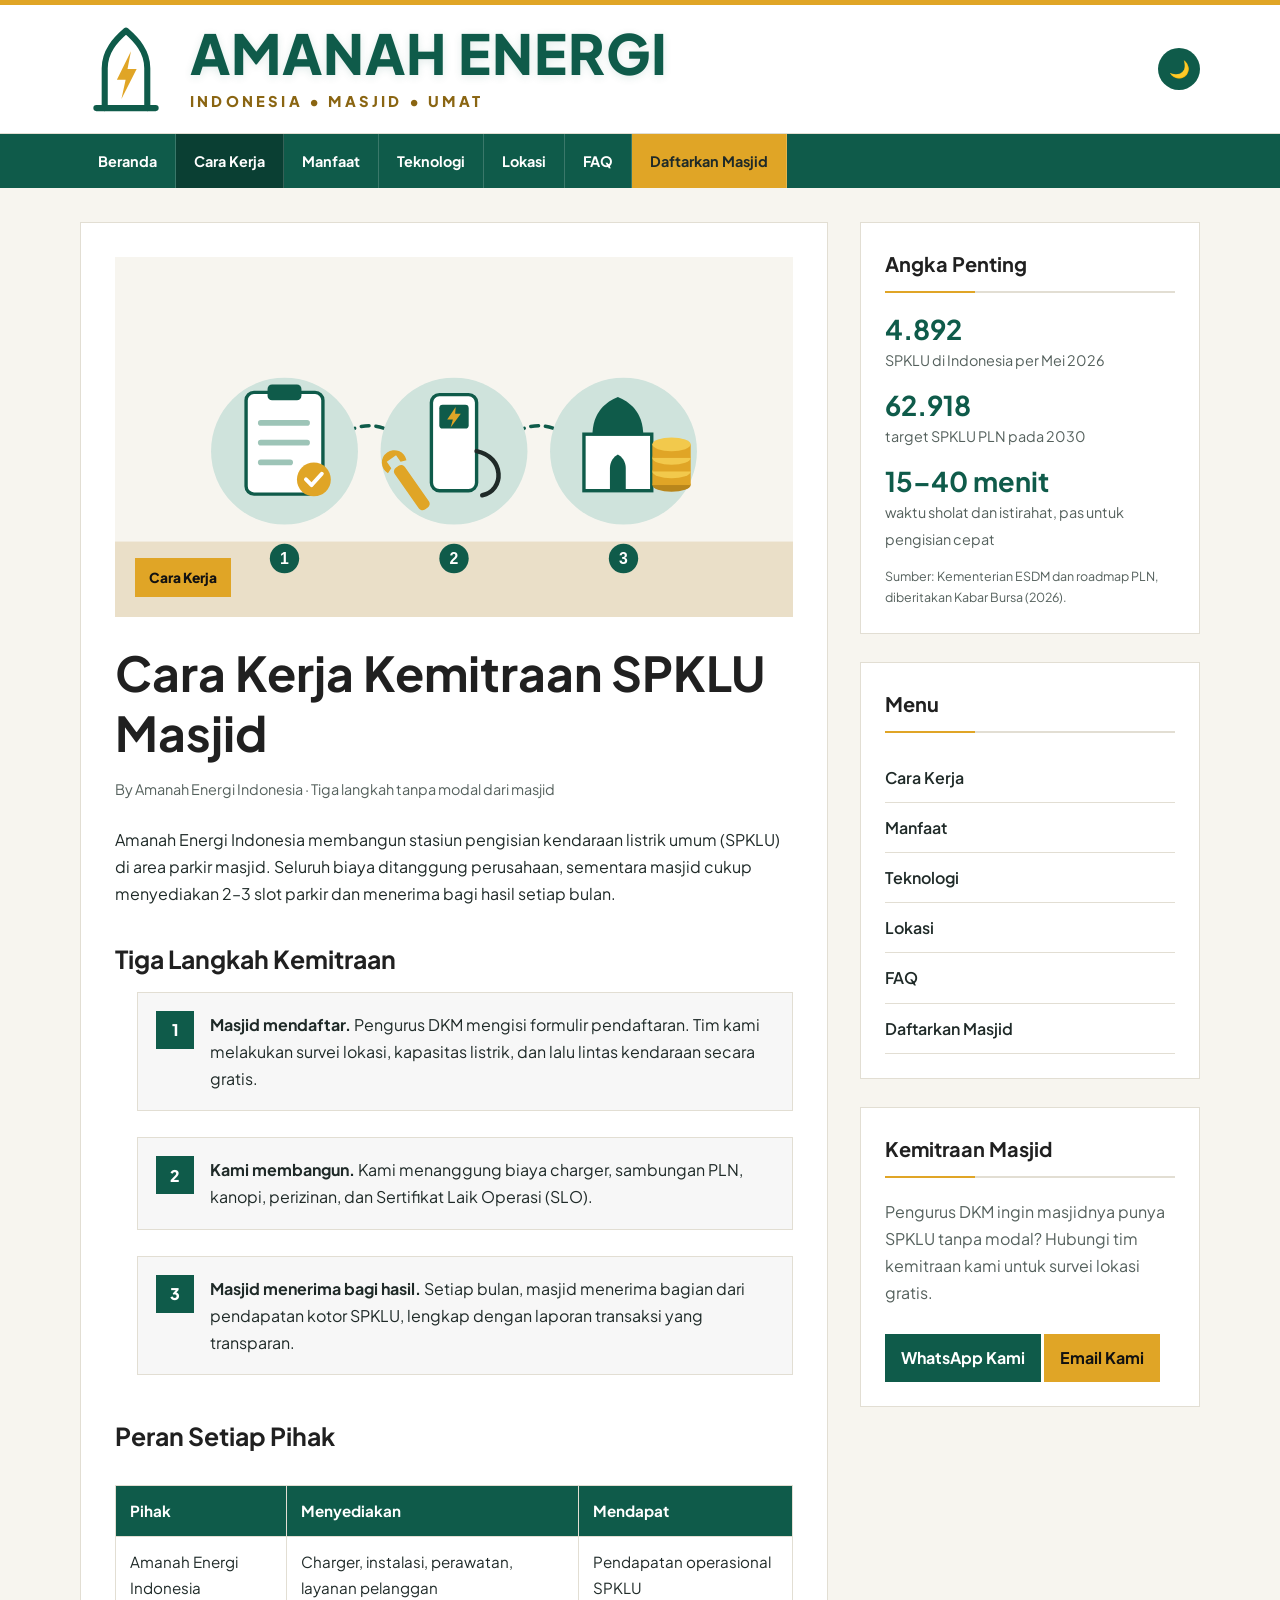
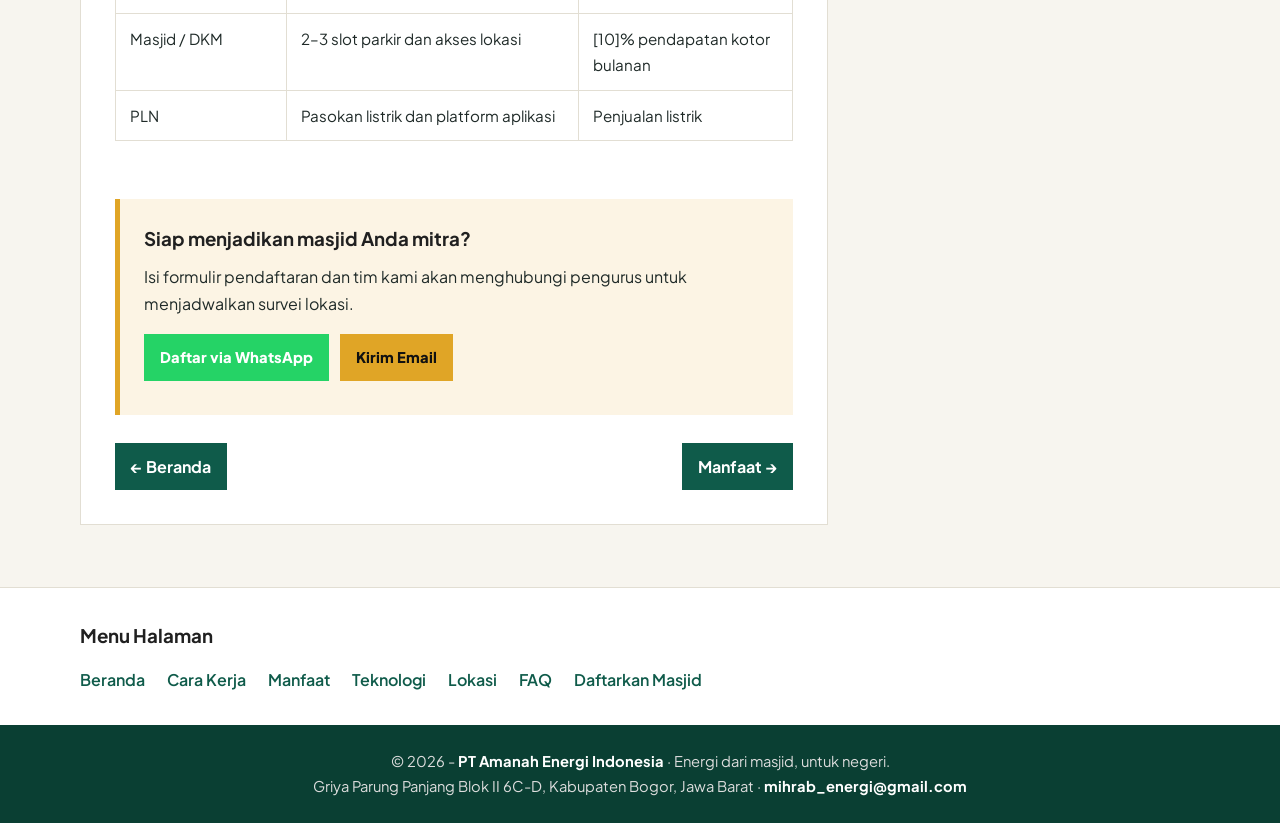
==== commit 100b9f7b: "Add files via upload" ====
--- a/cara-kerja.html
+++ b/cara-kerja.html
@@ -3,8 +3,8 @@
 <head>
   <meta charset="UTF-8" />
   <meta name="viewport" content="width=device-width, initial-scale=1.0" />
-  <title>Cara Kerja Kemitraan SPKLU Masjid | Mihrab Energi Indonesia</title>
-  <meta name="description" content="Mihrab Energi Indonesia membangun SPKLU di masjid-masjid Pulau Jawa. Masjid mendapat bagi hasil tanpa modal, pengguna kendaraan listrik mendapat tempat singgah yang nyaman." />
+  <title>Cara Kerja Kemitraan SPKLU Masjid | Amanah Energi Indonesia</title>
+  <meta name="description" content="Amanah Energi Indonesia membangun SPKLU di masjid-masjid Pulau Jawa. Masjid mendapat bagi hasil tanpa modal, pengguna kendaraan listrik mendapat tempat singgah yang nyaman." />
   <link rel="icon" href="logo.svg" type="image/svg+xml" />
   <link rel="stylesheet" href="style.css" />
   <link rel="preconnect" href="https://fonts.googleapis.com">
@@ -17,13 +17,13 @@
   <header class="site-header">
     <div class="container header-wrapper">
 
-      <a href="index.html" class="brand" aria-label="Mihrab Energi Indonesia">
+      <a href="index.html" class="brand" aria-label="Amanah Energi Indonesia">
         <div class="brand-logo">
-          <img src="logo.svg" alt="Logo Mihrab Energi Indonesia">
+          <img src="logo.svg" alt="Logo Amanah Energi Indonesia">
         </div>
 
         <div class="brand-text">
-          <h1>Mihrab Energi</h1>
+          <h1>Amanah Energi</h1>
           <p>Indonesia • Masjid • Umat</p>
         </div>
       </a>
@@ -62,10 +62,10 @@
         </div>
 
         <h1>Cara Kerja Kemitraan SPKLU Masjid</h1>
-        <div class="article-meta">By Mihrab Energi Indonesia · Tiga langkah tanpa modal dari masjid</div>
+        <div class="article-meta">By Amanah Energi Indonesia · Tiga langkah tanpa modal dari masjid</div>
 
         <p>
-          Mihrab Energi Indonesia membangun stasiun pengisian kendaraan listrik umum (SPKLU)
+          Amanah Energi Indonesia membangun stasiun pengisian kendaraan listrik umum (SPKLU)
           di area parkir masjid. Seluruh biaya ditanggung perusahaan, sementara masjid cukup
           menyediakan 2–3 slot parkir dan menerima bagi hasil setiap bulan.
         </p>
@@ -82,7 +82,7 @@
           <table class="spec-table">
             <thead><tr><th>Pihak</th><th>Menyediakan</th><th>Mendapat</th></tr></thead>
             <tbody>
-              <tr><td>Mihrab Energi Indonesia</td><td>Charger, instalasi, perawatan, layanan pelanggan</td><td>Pendapatan operasional SPKLU</td></tr>
+              <tr><td>Amanah Energi Indonesia</td><td>Charger, instalasi, perawatan, layanan pelanggan</td><td>Pendapatan operasional SPKLU</td></tr>
               <tr><td>Masjid / DKM</td><td>2–3 slot parkir dan akses lokasi</td><td>[10]% pendapatan kotor bulanan</td></tr>
               <tr><td>PLN</td><td>Pasokan listrik dan platform aplikasi</td><td>Penjualan listrik</td></tr>
             </tbody>
@@ -136,7 +136,7 @@
           untuk survei lokasi gratis.
         </p>
 
-        <a href="https://wa.me/6281211742710?text=Assalamu%27alaikum%20Mihrab%20Energi%20Indonesia%2C%20saya%20ingin%20bertanya%20tentang%20kemitraan%20SPKLU%20masjid." class="contact-button" target="_blank" rel="noopener">
+        <a href="https://wa.me/6281211742710?text=Assalamu%27alaikum%20Amanah%20Energi%20Indonesia%2C%20saya%20ingin%20bertanya%20tentang%20kemitraan%20SPKLU%20masjid." class="contact-button" target="_blank" rel="noopener">
           WhatsApp Kami
         </a>
 
@@ -168,7 +168,7 @@
 
   <!-- Footer -->
   <footer class="site-footer">
-    <p>© 2026 - <a href="index.html">PT Mihrab Energi Indonesia</a> · Energi dari masjid, untuk negeri.</p>
+    <p>© 2026 - <a href="index.html">PT Amanah Energi Indonesia</a> · Energi dari masjid, untuk negeri.</p>
     <p>Griya Parung Panjang Blok II 6C-D, Kabupaten Bogor, Jawa Barat · <a href="mailto:mihrab_energi@gmail.com">mihrab_energi@gmail.com</a></p>
   </footer>
 
--- a/style.css
+++ b/style.css
@@ -1031,7 +1031,7 @@
   }
 }
 
-/* ===== Mihrab Energi Indonesia — tambahan ===== */
+/* ===== Amanah Energi Indonesia — tambahan ===== */
 .brand-text h1 {
   color: var(--primary);
   letter-spacing: 1px;
@@ -1220,7 +1220,7 @@
   background: var(--primary-dark);
 }
 
-/* ===== Ilustrasi Mihrab Energi ===== */
+/* ===== Ilustrasi Amanah Energi ===== */
 .post-image,
 .mbg-snapshot-image,
 .post-thumb,
@@ -1254,3 +1254,43 @@
 .article-img-daftar { background-image: url("ilustrasi-daftar.svg"); }
 .article-img-masjid-jalan { background-image: url("ilustrasi-masjid-jalan.svg"); }
 .article-img-syariah { background-image: url("ilustrasi-syariah.svg"); }
+
+/* ===== Foto asli (Unsplash, bebas pakai) — ilustrasi tetap jadi cadangan bila foto gagal dimuat ===== */
+.post-image {
+  background-image:
+    url("https://images.unsplash.com/photo-1683884669701-0636fb4d1523?auto=format&fit=crop&w=1400&q=80"),
+    url("ilustrasi-hero.svg");
+  background-position: center;
+}
+
+.mbg-snapshot-image {
+  background-image:
+    url("https://images.unsplash.com/photo-1521791136064-7986c2920216?auto=format&fit=crop&w=900&q=80"),
+    url("ilustrasi-kemitraan.svg");
+}
+
+.thumb-2,
+.article-img-masjid-jalan {
+  background-image:
+    url("https://images.unsplash.com/photo-1643522058235-6530723ce22b?auto=format&fit=crop&w=1200&q=80"),
+    url("ilustrasi-masjid-jalan.svg");
+}
+
+.thumb-4,
+.article-img-teknologi {
+  background-image:
+    url("https://images.unsplash.com/photo-1744973179090-73ec820176e9?auto=format&fit=crop&w=1200&q=80"),
+    url("ilustrasi-teknologi.svg");
+}
+
+.article-img-manfaat {
+  background-image:
+    url("https://images.unsplash.com/photo-1692061157268-b128a8f37d6d?auto=format&fit=crop&w=1200&q=80"),
+    url("ilustrasi-manfaat.svg");
+}
+
+.article-img-daftar {
+  background-image:
+    url("https://images.unsplash.com/photo-1760349748488-bd2a7ef25ea0?auto=format&fit=crop&w=1200&q=80"),
+    url("ilustrasi-daftar.svg");
+}
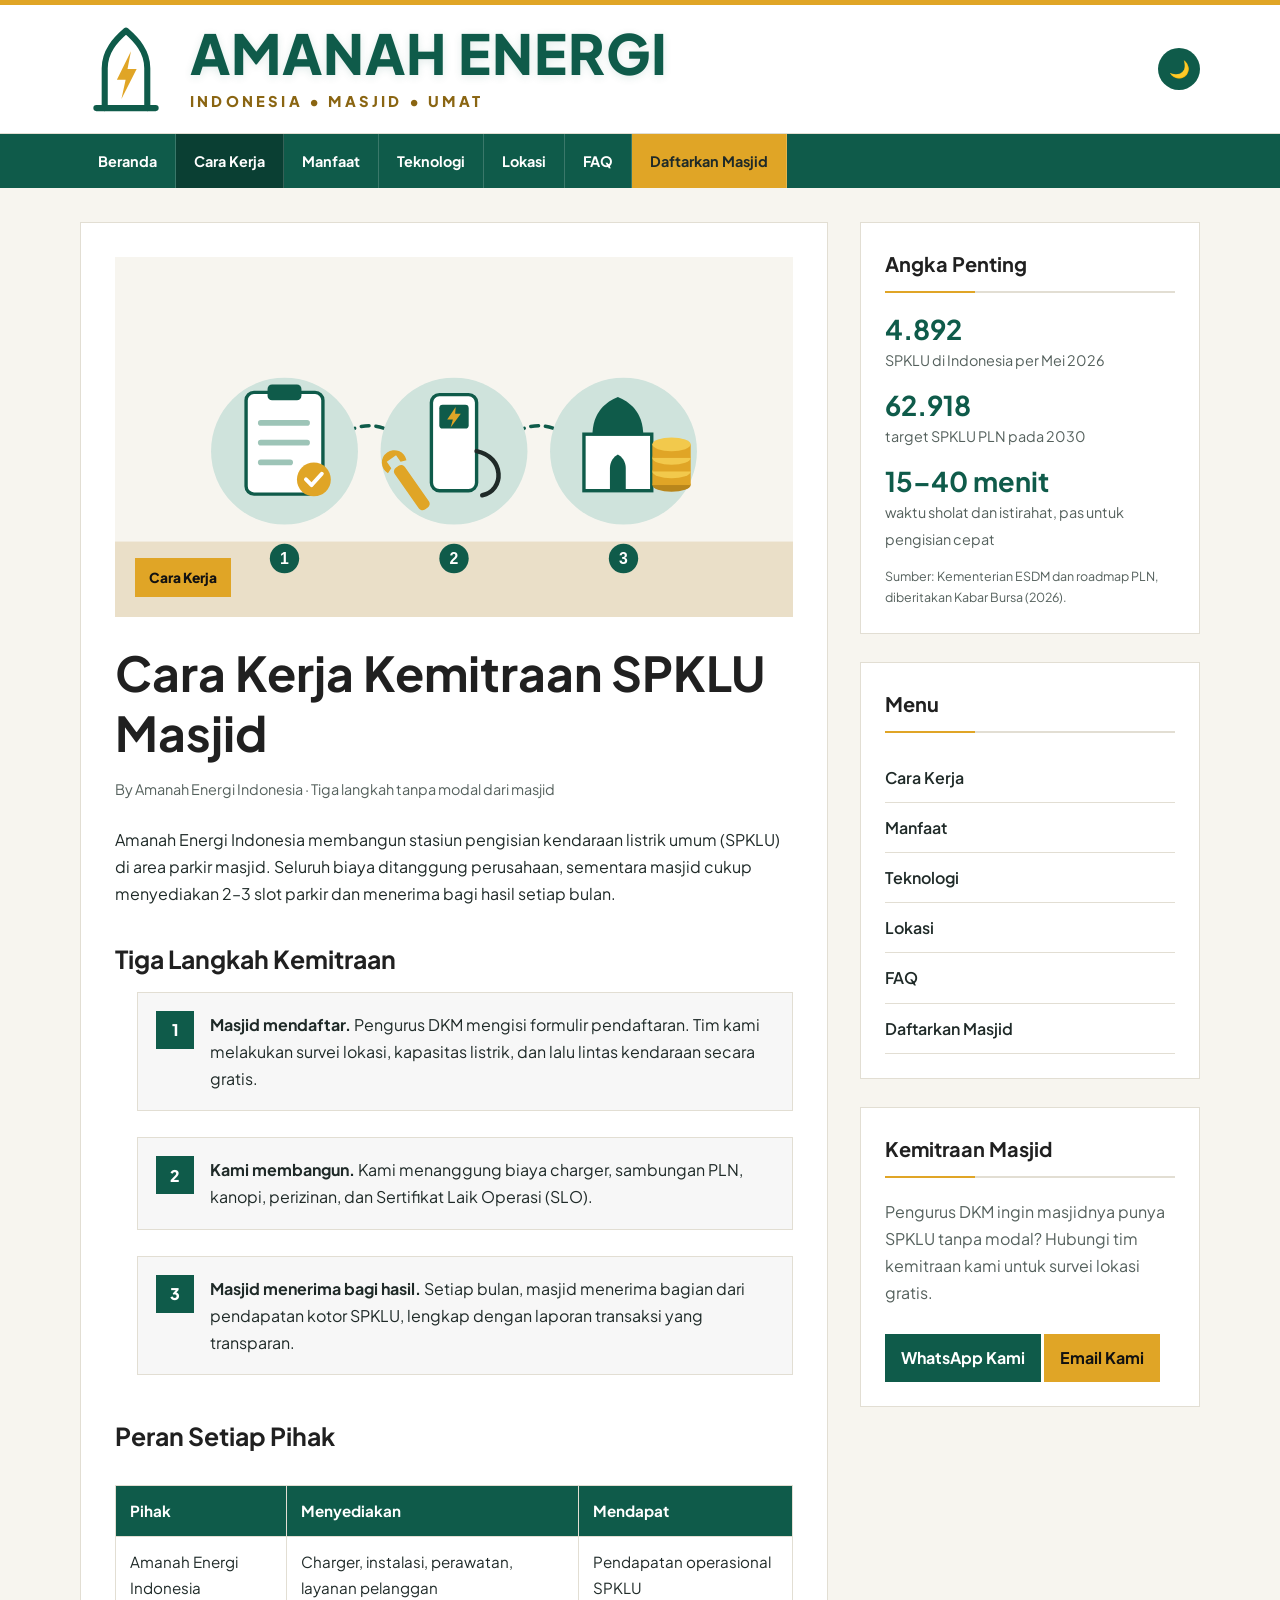
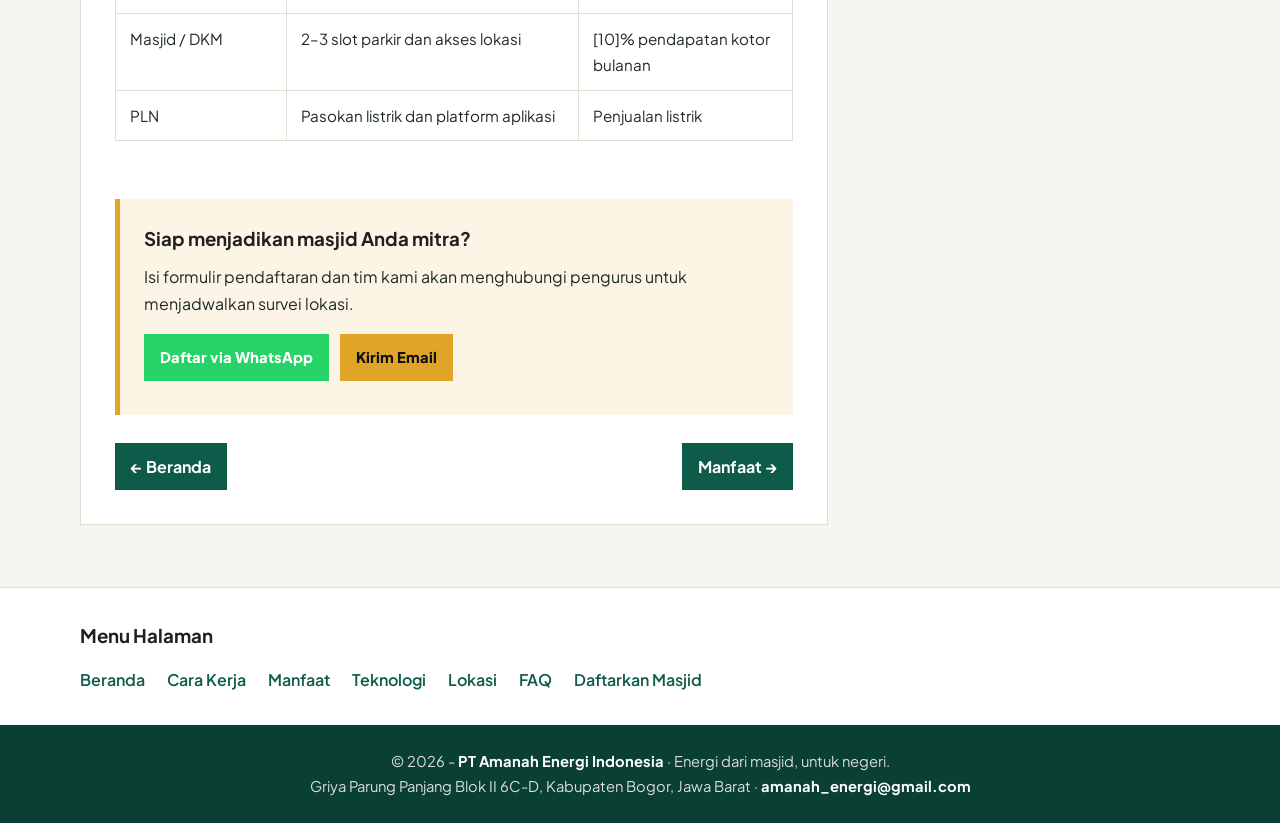
==== commit 9baf1ccc: "Add files via upload" ====
--- a/cara-kerja.html
+++ b/cara-kerja.html
@@ -93,7 +93,7 @@
         <h3>Siap menjadikan masjid Anda mitra?</h3>
         <p>Isi formulir pendaftaran dan tim kami akan menghubungi pengurus untuk menjadwalkan survei lokasi.</p>
         <a class="whatsapp-button" href="https://wa.me/6281211742710?text=Assalamu%27alaikum%2C%20saya%20ingin%20mendaftarkan%20masjid%20untuk%20kemitraan%20SPKLU." target="_blank" rel="noopener">Daftar via WhatsApp</a>
-        <a class="email-button" href="mailto:mihrab_energi@gmail.com?subject=Kemitraan%20SPKLU%20Masjid">Kirim Email</a>
+        <a class="email-button" href="mailto:amanah_energi@gmail.com?subject=Kemitraan%20SPKLU%20Masjid">Kirim Email</a>
       </div>
 
 
@@ -140,7 +140,7 @@
           WhatsApp Kami
         </a>
 
-        <a href="mailto:mihrab_energi@gmail.com?subject=Kemitraan%20SPKLU%20Masjid" class="contact-button email-small-button">
+        <a href="mailto:amanah_energi@gmail.com?subject=Kemitraan%20SPKLU%20Masjid" class="contact-button email-small-button">
           Email Kami
         </a>
       </section>
@@ -169,7 +169,7 @@
   <!-- Footer -->
   <footer class="site-footer">
     <p>© 2026 - <a href="index.html">PT Amanah Energi Indonesia</a> · Energi dari masjid, untuk negeri.</p>
-    <p>Griya Parung Panjang Blok II 6C-D, Kabupaten Bogor, Jawa Barat · <a href="mailto:mihrab_energi@gmail.com">mihrab_energi@gmail.com</a></p>
+    <p>Griya Parung Panjang Blok II 6C-D, Kabupaten Bogor, Jawa Barat · <a href="mailto:amanah_energi@gmail.com">amanah_energi@gmail.com</a></p>
   </footer>
 
   <button class="back-to-top" id="backToTop" type="button" aria-label="Kembali ke atas">↑</button>
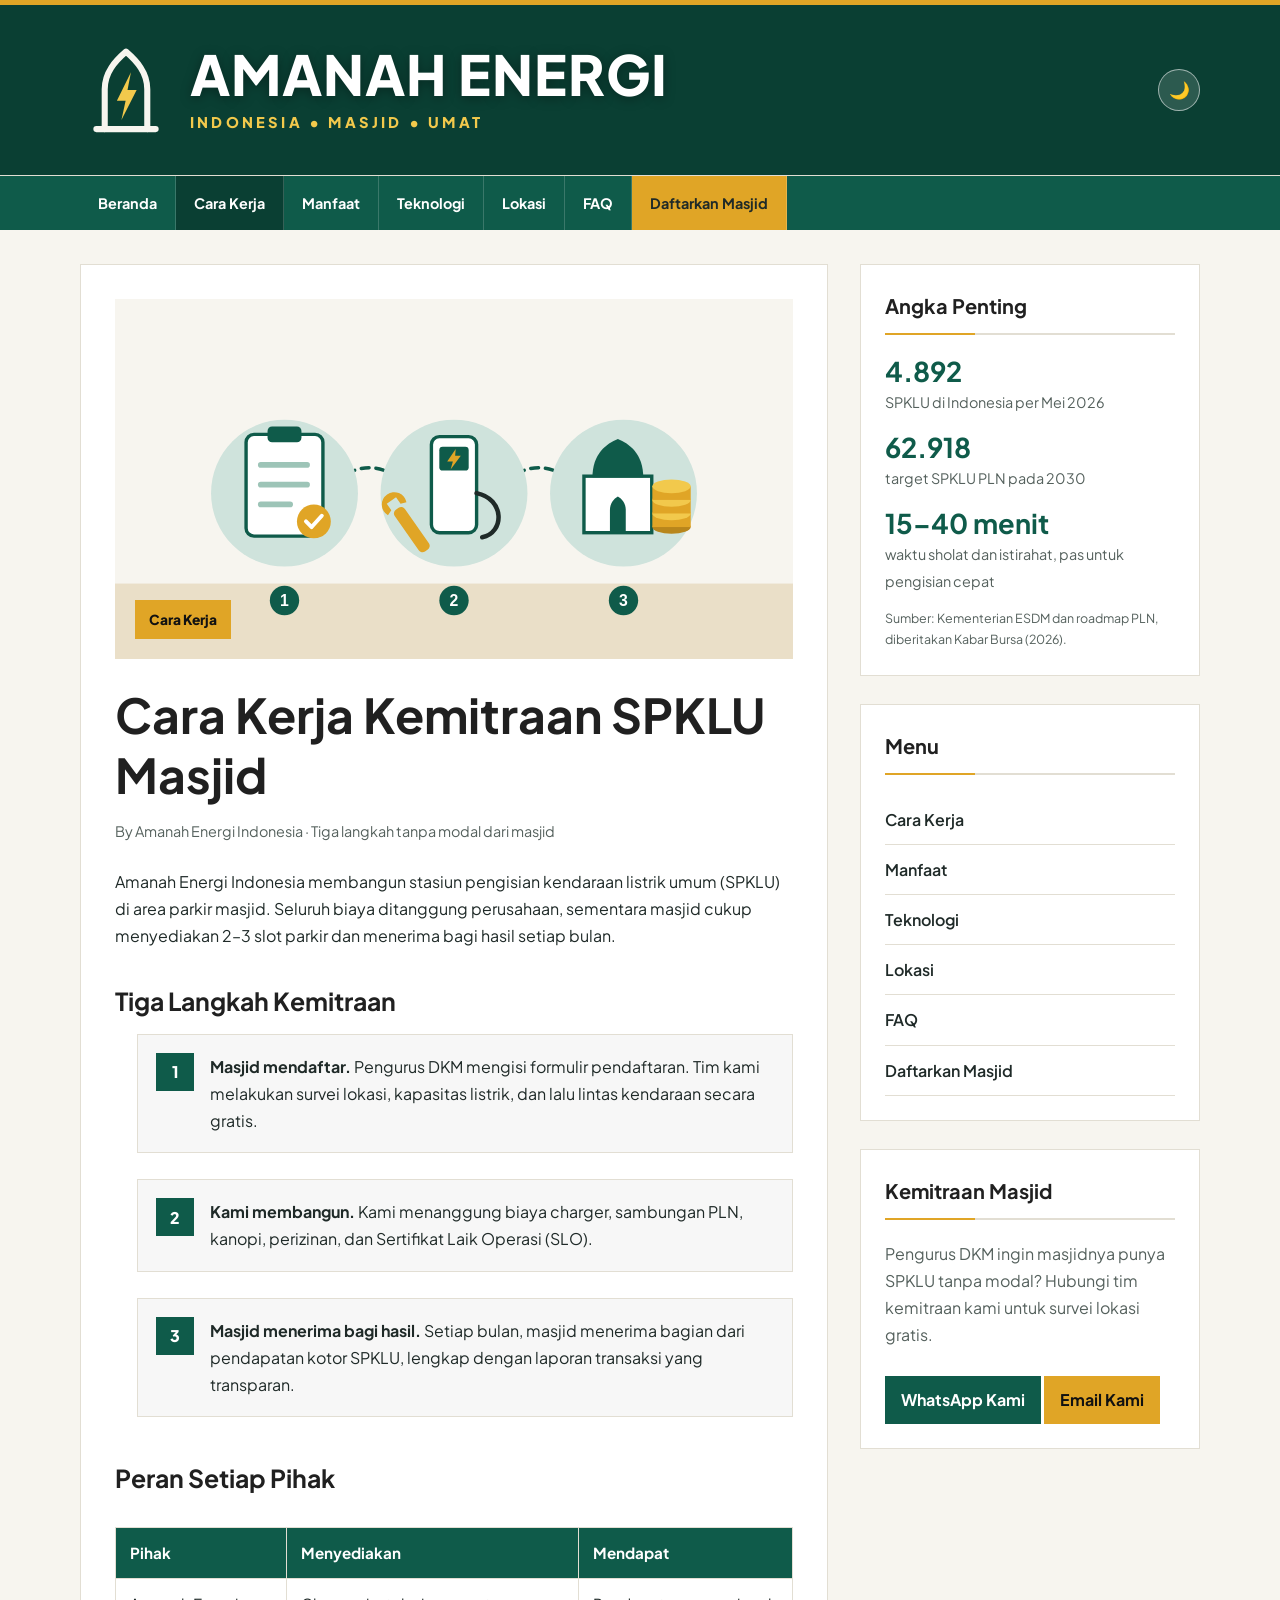
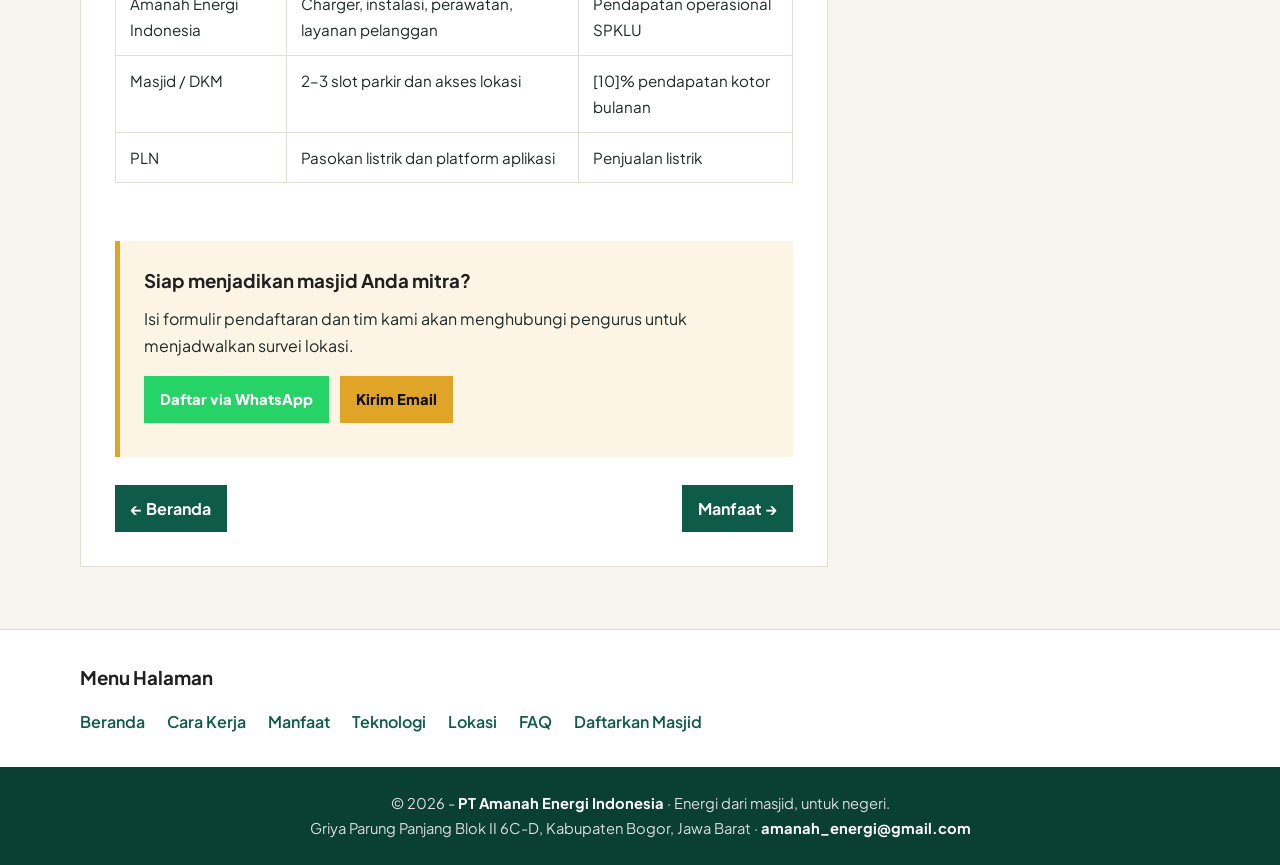
==== commit a43fad18: "Add files via upload" ====
--- a/cara-kerja.html
+++ b/cara-kerja.html
@@ -15,11 +15,18 @@
 
   <!-- Top Header -->
   <header class="site-header">
+    <div class="header-slides" aria-hidden="true">
+      <span class="slide slide-1"></span>
+      <span class="slide slide-2"></span>
+      <span class="slide slide-3"></span>
+      <span class="slide slide-4"></span>
+      <span class="slide slide-5"></span>
+    </div>
     <div class="container header-wrapper">
 
       <a href="index.html" class="brand" aria-label="Amanah Energi Indonesia">
         <div class="brand-logo">
-          <img src="logo.svg" alt="Logo Amanah Energi Indonesia">
+          <img src="logo-light.svg" alt="Logo Amanah Energi Indonesia">
         </div>
 
         <div class="brand-text">
--- a/style.css
+++ b/style.css
@@ -1294,3 +1294,96 @@
     url("https://images.unsplash.com/photo-1760349748488-bd2a7ef25ea0?auto=format&fit=crop&w=1200&q=80"),
     url("ilustrasi-daftar.svg");
 }
+
+/* ===== Header dengan foto bergantian (crossfade) ===== */
+.site-header {
+  position: relative;
+  overflow: hidden;
+  background: #0A3F33;
+}
+
+.header-slides {
+  position: absolute;
+  inset: 0;
+  z-index: 0;
+}
+
+.header-slides .slide {
+  position: absolute;
+  inset: 0;
+  background-size: cover;
+  background-position: center;
+  opacity: 0;
+  animation: headerFade 30s infinite;
+}
+
+.slide-1 { background-image: url("https://images.unsplash.com/photo-1683884669701-0636fb4d1523?auto=format&fit=crop&w=1800&q=75"); animation-delay: 0s; }
+.slide-2 { background-image: url("https://images.unsplash.com/photo-1692061157268-b128a8f37d6d?auto=format&fit=crop&w=1800&q=75"); animation-delay: 6s; }
+.slide-3 { background-image: url("https://images.unsplash.com/photo-1757143091093-26a27d102cfa?auto=format&fit=crop&w=1800&q=75"); animation-delay: 12s; background-position: center 30%; }
+.slide-4 { background-image: url("https://images.unsplash.com/photo-1643522058235-6530723ce22b?auto=format&fit=crop&w=1800&q=75"); animation-delay: 18s; }
+.slide-5 { background-image: url("https://images.unsplash.com/photo-1744973179090-73ec820176e9?auto=format&fit=crop&w=1800&q=75"); animation-delay: 24s; }
+
+@keyframes headerFade {
+  0%   { opacity: 0; transform: scale(1.08); }
+  5%   { opacity: 1; }
+  20%  { opacity: 1; }
+  25%  { opacity: 0; transform: scale(1); }
+  100% { opacity: 0; transform: scale(1); }
+}
+
+/* Lapisan hijau agar logo dan nama tetap terbaca */
+.site-header::after {
+  content: "";
+  position: absolute;
+  inset: 0;
+  z-index: 1;
+  background: linear-gradient(90deg, rgba(10, 63, 51, 0.94) 0%, rgba(10, 63, 51, 0.78) 45%, rgba(10, 63, 51, 0.45) 100%);
+}
+
+.site-header .header-wrapper {
+  position: relative;
+  z-index: 2;
+  min-height: 170px;
+}
+
+.site-header .brand-text h1,
+body.dark-mode .site-header .brand-text h1 {
+  color: #FFFFFF;
+  text-shadow: 0 2px 12px rgba(0, 0, 0, 0.35);
+}
+
+.site-header .brand-text p {
+  color: #F2C94C;
+}
+
+.site-header .theme-toggle,
+.site-header .menu-toggle {
+  background: rgba(255, 255, 255, 0.14);
+  border: 1px solid rgba(255, 255, 255, 0.55);
+  color: #FFFFFF;
+}
+
+.site-header .theme-toggle:hover,
+.site-header .menu-toggle:hover {
+  background: rgba(255, 255, 255, 0.28);
+}
+
+@media (max-width: 720px) {
+  .site-header .header-wrapper {
+    min-height: 120px;
+  }
+
+  .site-header::after {
+    background: rgba(10, 63, 51, 0.82);
+  }
+}
+
+@media (prefers-reduced-motion: reduce) {
+  .header-slides .slide {
+    animation: none;
+  }
+
+  .header-slides .slide-1 {
+    opacity: 1;
+  }
+}
